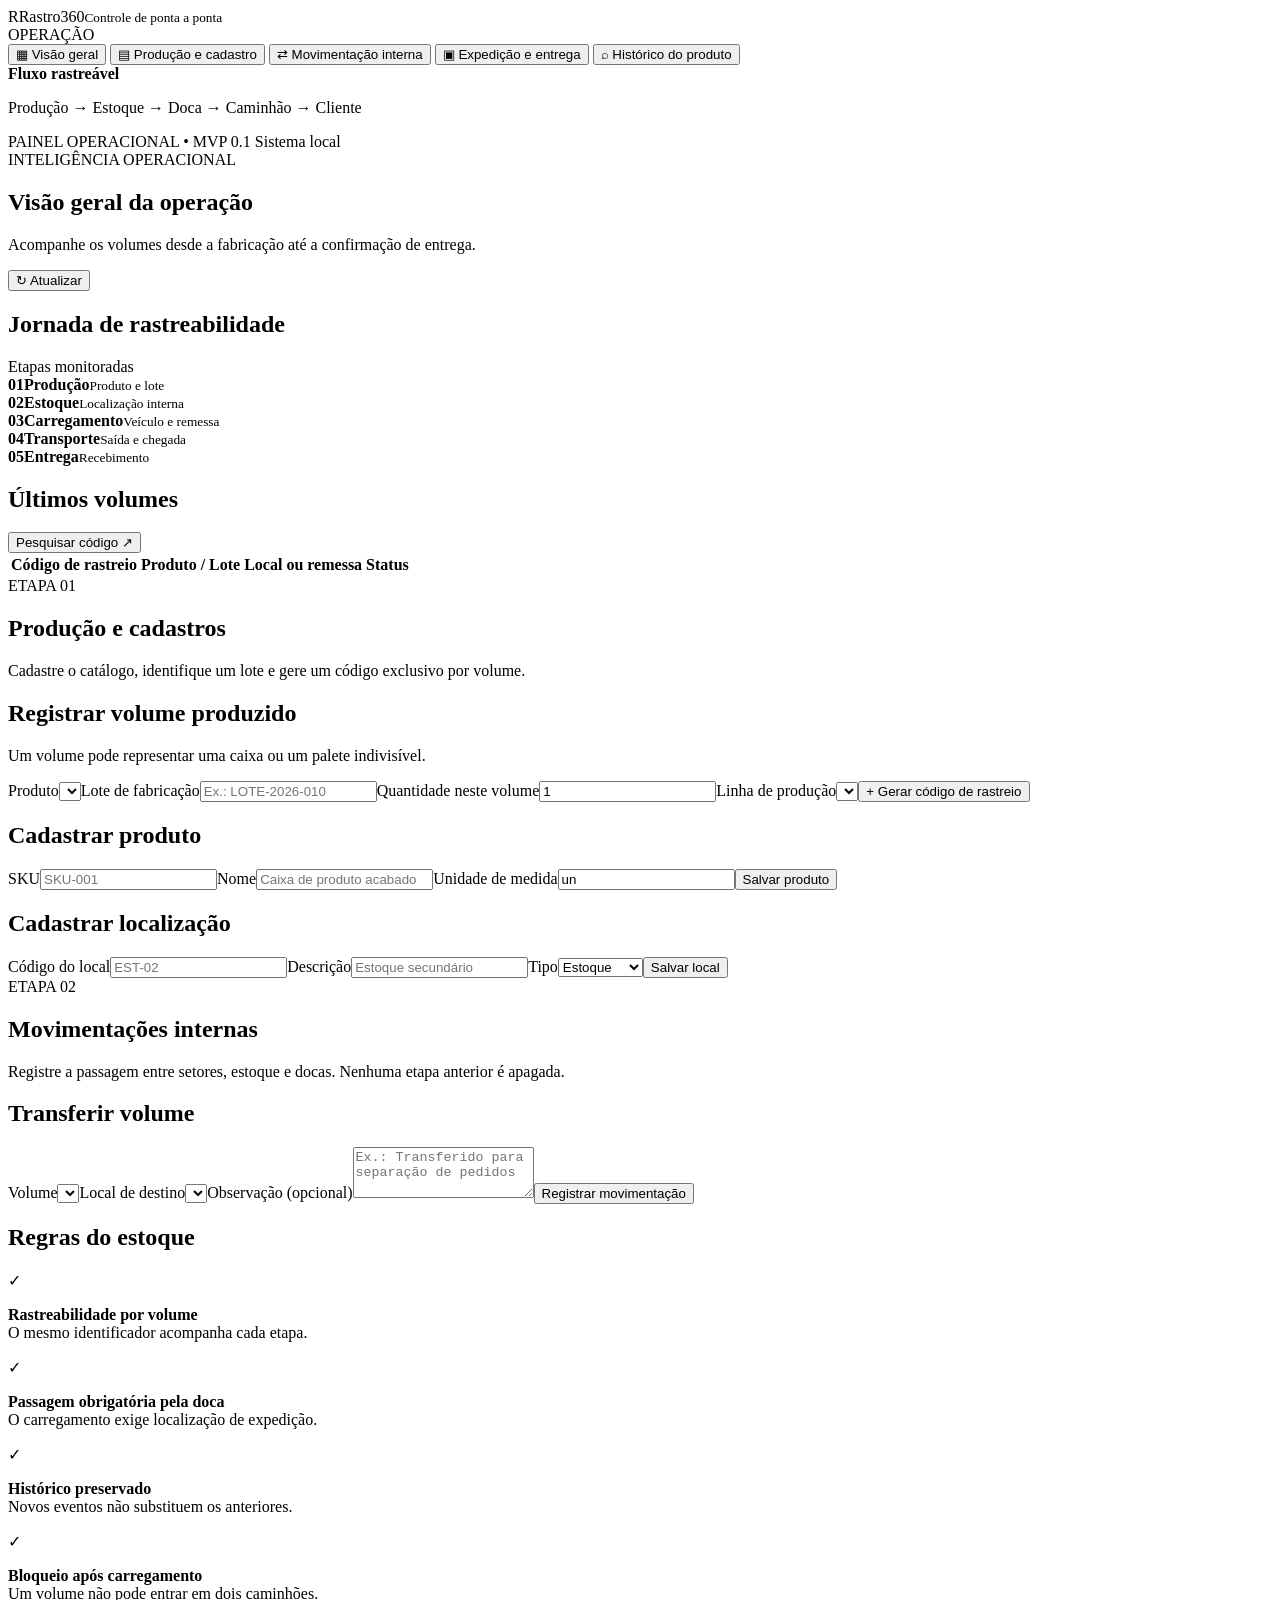
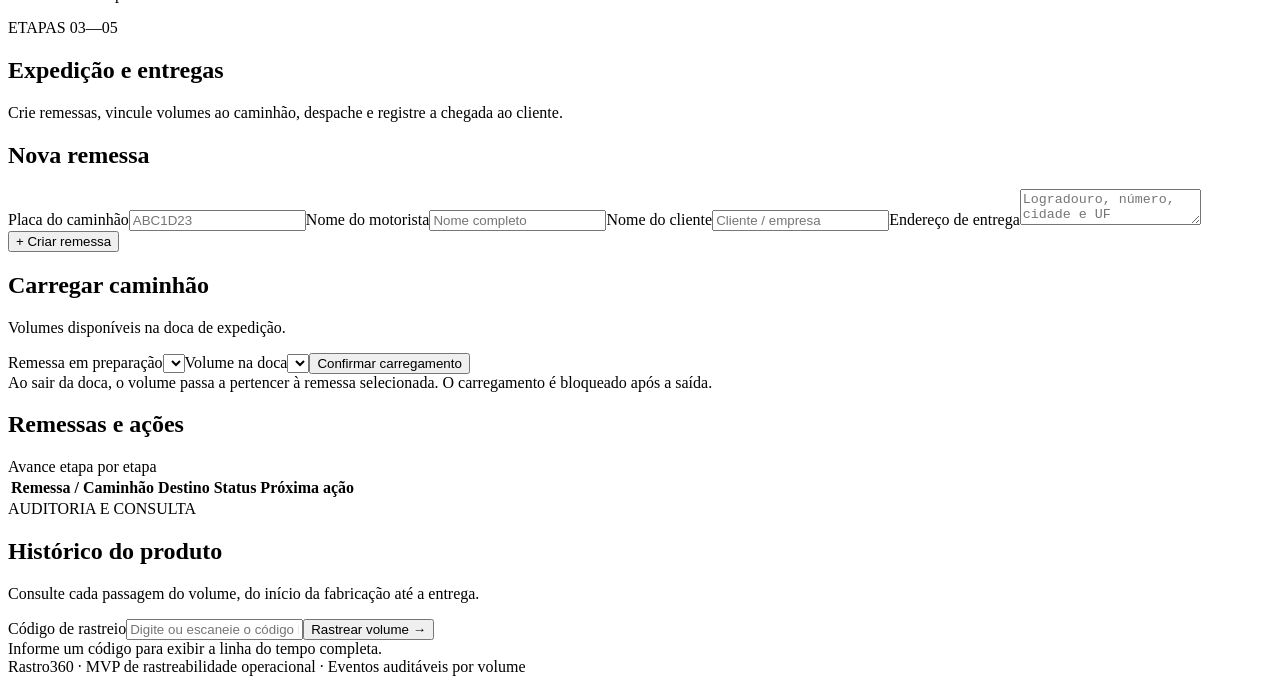
==== src/main/resources/static/index.html @ 6f63d007 "feat: add operations dashboard and public tracking page" ====
<!doctype html>
<html lang="pt-BR">
<head>
  <meta charset="utf-8" />
  <meta name="viewport" content="width=device-width, initial-scale=1" />
  <title>Rastro360 | Central de rastreabilidade</title>
  <link rel="stylesheet" href="/assets/style.css" />
  <script defer src="/assets/app.js"></script>
</head>
<body>
  <div class="layout">
    <aside class="sidebar">
      <div class="brand"><span class="brand-mark">R</span><span>Rastro<span class="accent">360</span><small>Controle de ponta a ponta</small></span></div>
      <div class="sidebar-label">OPERAÇÃO</div>
      <nav aria-label="Navegação principal">
        <button class="nav active" data-tab="overview"><span>▦</span> Visão geral</button>
        <button class="nav" data-tab="production"><span>▤</span> Produção e cadastro</button>
        <button class="nav" data-tab="warehouse"><span>⇄</span> Movimentação interna</button>
        <button class="nav" data-tab="shipping"><span>▣</span> Expedição e entrega</button>
        <button class="nav" data-tab="trace"><span>⌕</span> Histórico do produto</button>
      </nav>
      <div class="sidebar-note"><strong>Fluxo rastreável</strong><p>Produção → Estoque → Doca → Caminhão → Cliente</p></div>
    </aside>
    <main class="main">
      <div class="topbar"><span class="topbar-label">PAINEL OPERACIONAL <span class="divider-dot">•</span> MVP 0.1</span><span class="online"><i></i> Sistema local</span></div>
      <section id="tab-overview" class="tab active">
        <div class="page-header"><div><div class="eyebrow">INTELIGÊNCIA OPERACIONAL</div><h1>Visão geral da operação</h1><p>Acompanhe os volumes desde a fabricação até a confirmação de entrega.</p></div><button class="btn secondary" id="refreshBtn">↻ Atualizar</button></div>
        <div class="stats" id="stats"></div>
        <div class="section-head"><h2>Jornada de rastreabilidade</h2><span>Etapas monitoradas</span></div>
        <div class="flowline"><div><b>01</b><strong>Produção</strong><small>Produto e lote</small></div><div><b>02</b><strong>Estoque</strong><small>Localização interna</small></div><div><b>03</b><strong>Carregamento</strong><small>Veículo e remessa</small></div><div><b>04</b><strong>Transporte</strong><small>Saída e chegada</small></div><div><b>05</b><strong>Entrega</strong><small>Recebimento</small></div></div>
        <div class="section-head"><h2>Últimos volumes</h2><button class="linkbtn" data-switch="trace">Pesquisar código ↗</button></div>
        <div class="panel table-wrap"><table><thead><tr><th>Código de rastreio</th><th>Produto / Lote</th><th>Local ou remessa</th><th>Status</th></tr></thead><tbody id="overviewUnits"></tbody></table></div>
      </section>
      <section id="tab-production" class="tab">
        <div class="page-header"><div><div class="eyebrow">ETAPA 01</div><h1>Produção e cadastros</h1><p>Cadastre o catálogo, identifique um lote e gere um código exclusivo por volume.</p></div></div>
        <div class="columns">
          <div class="panel"><h2>Registrar volume produzido</h2><p class="subtle">Um volume pode representar uma caixa ou um palete indivisível.</p>
            <form id="produceForm" class="form"><label>Produto<select required name="productId" id="productSelect"></select></label><label>Lote de fabricação<input required maxlength="80" name="lot" placeholder="Ex.: LOTE-2026-010" /></label><label>Quantidade neste volume<input required type="number" min="1" name="quantity" value="1" /></label><label>Linha de produção<select required name="locationId" id="productionLocationSelect"></select></label><button class="btn" type="submit">+ Gerar código de rastreio</button></form>
          </div>
          <div class="stack"><div class="panel"><h2>Cadastrar produto</h2><form class="form" id="productForm"><label>SKU<input required name="sku" maxlength="60" placeholder="SKU-001" /></label><label>Nome<input required name="name" maxlength="180" placeholder="Caixa de produto acabado" /></label><label>Unidade de medida<input required name="unit" maxlength="20" value="un" /></label><button class="btn secondary" type="submit">Salvar produto</button></form></div>
          <div class="panel"><h2>Cadastrar localização</h2><form id="locationForm" class="form"><label>Código do local<input required name="code" maxlength="40" placeholder="EST-02" /></label><label>Descrição<input required name="name" maxlength="160" placeholder="Estoque secundário" /></label><label>Tipo<select name="kind"><option value="PRODUCAO">Produção</option><option value="ESTOQUE" selected>Estoque</option><option value="EXPEDICAO">Expedição</option></select></label><button class="btn secondary" type="submit">Salvar local</button></form></div></div>
        </div>
      </section>
      <section id="tab-warehouse" class="tab">
        <div class="page-header"><div><div class="eyebrow">ETAPA 02</div><h1>Movimentações internas</h1><p>Registre a passagem entre setores, estoque e docas. Nenhuma etapa anterior é apagada.</p></div></div>
        <div class="columns"><div class="panel"><h2>Transferir volume</h2><form id="moveForm" class="form"><label>Volume<select required name="unitId" id="moveUnitSelect"></select></label><label>Local de destino<select required name="destinationLocationId" id="destinationSelect"></select></label><label>Observação (opcional)<textarea name="details" rows="3" maxlength="400" placeholder="Ex.: Transferido para separação de pedidos"></textarea></label><button type="submit" class="btn">Registrar movimentação</button></form></div>
        <div class="panel"><h2>Regras do estoque</h2><div class="rule"><span>✓</span><p><strong>Rastreabilidade por volume</strong><br>O mesmo identificador acompanha cada etapa.</p></div><div class="rule"><span>✓</span><p><strong>Passagem obrigatória pela doca</strong><br>O carregamento exige localização de expedição.</p></div><div class="rule"><span>✓</span><p><strong>Histórico preservado</strong><br>Novos eventos não substituem os anteriores.</p></div><div class="rule"><span>✓</span><p><strong>Bloqueio após carregamento</strong><br>Um volume não pode entrar em dois caminhões.</p></div></div></div>
      </section>
      <section id="tab-shipping" class="tab">
        <div class="page-header"><div><div class="eyebrow">ETAPAS 03—05</div><h1>Expedição e entregas</h1><p>Crie remessas, vincule volumes ao caminhão, despache e registre a chegada ao cliente.</p></div></div>
        <div class="columns"><div class="panel"><h2>Nova remessa</h2><form id="shipmentForm" class="form"><label>Placa do caminhão<input required maxlength="20" name="truckPlate" placeholder="ABC1D23" /></label><label>Nome do motorista<input required maxlength="150" name="driverName" placeholder="Nome completo" /></label><label>Nome do cliente<input required maxlength="180" name="customerName" placeholder="Cliente / empresa" /></label><label>Endereço de entrega<textarea required maxlength="350" rows="2" name="customerAddress" placeholder="Logradouro, número, cidade e UF"></textarea></label><button class="btn" type="submit">+ Criar remessa</button></form></div>
        <div class="panel"><h2>Carregar caminhão</h2><p class="subtle">Volumes disponíveis na doca de expedição.</p><form id="loadForm" class="form"><label>Remessa em preparação<select required name="shipmentId" id="shipmentSelect"></select></label><label>Volume na doca<select required name="unitId" id="loadUnitSelect"></select></label><button class="btn" type="submit">Confirmar carregamento</button></form><div class="info-note">Ao sair da doca, o volume passa a pertencer à remessa selecionada. O carregamento é bloqueado após a saída.</div></div></div>
        <div class="section-head"><h2>Remessas e ações</h2><span>Avance etapa por etapa</span></div>
        <div class="panel table-wrap"><table><thead><tr><th>Remessa / Caminhão</th><th>Destino</th><th>Status</th><th>Próxima ação</th></tr></thead><tbody id="shipmentsTable"></tbody></table></div>
      </section>
      <section id="tab-trace" class="tab">
        <div class="page-header"><div><div class="eyebrow">AUDITORIA E CONSULTA</div><h1>Histórico do produto</h1><p>Consulte cada passagem do volume, do início da fabricação até a entrega.</p></div></div>
        <div class="panel search-panel"><form id="traceForm" class="search-form"><label class="sr-only" for="trackingInput">Código de rastreio</label><input id="trackingInput" required name="trackingCode" placeholder="Digite ou escaneie o código RT-..." /><button class="btn" type="submit">Rastrear volume →</button></form></div>
        <div id="traceResult" class="panel trace-result"><div class="empty">Informe um código para exibir a linha do tempo completa.</div></div>
      </section>
      <div class="footer">Rastro360 · MVP de rastreabilidade operacional · Eventos auditáveis por volume</div>
    </main>
  </div>
  <div role="status" aria-live="polite" id="toast" class="toast" hidden></div>
</body>
</html>
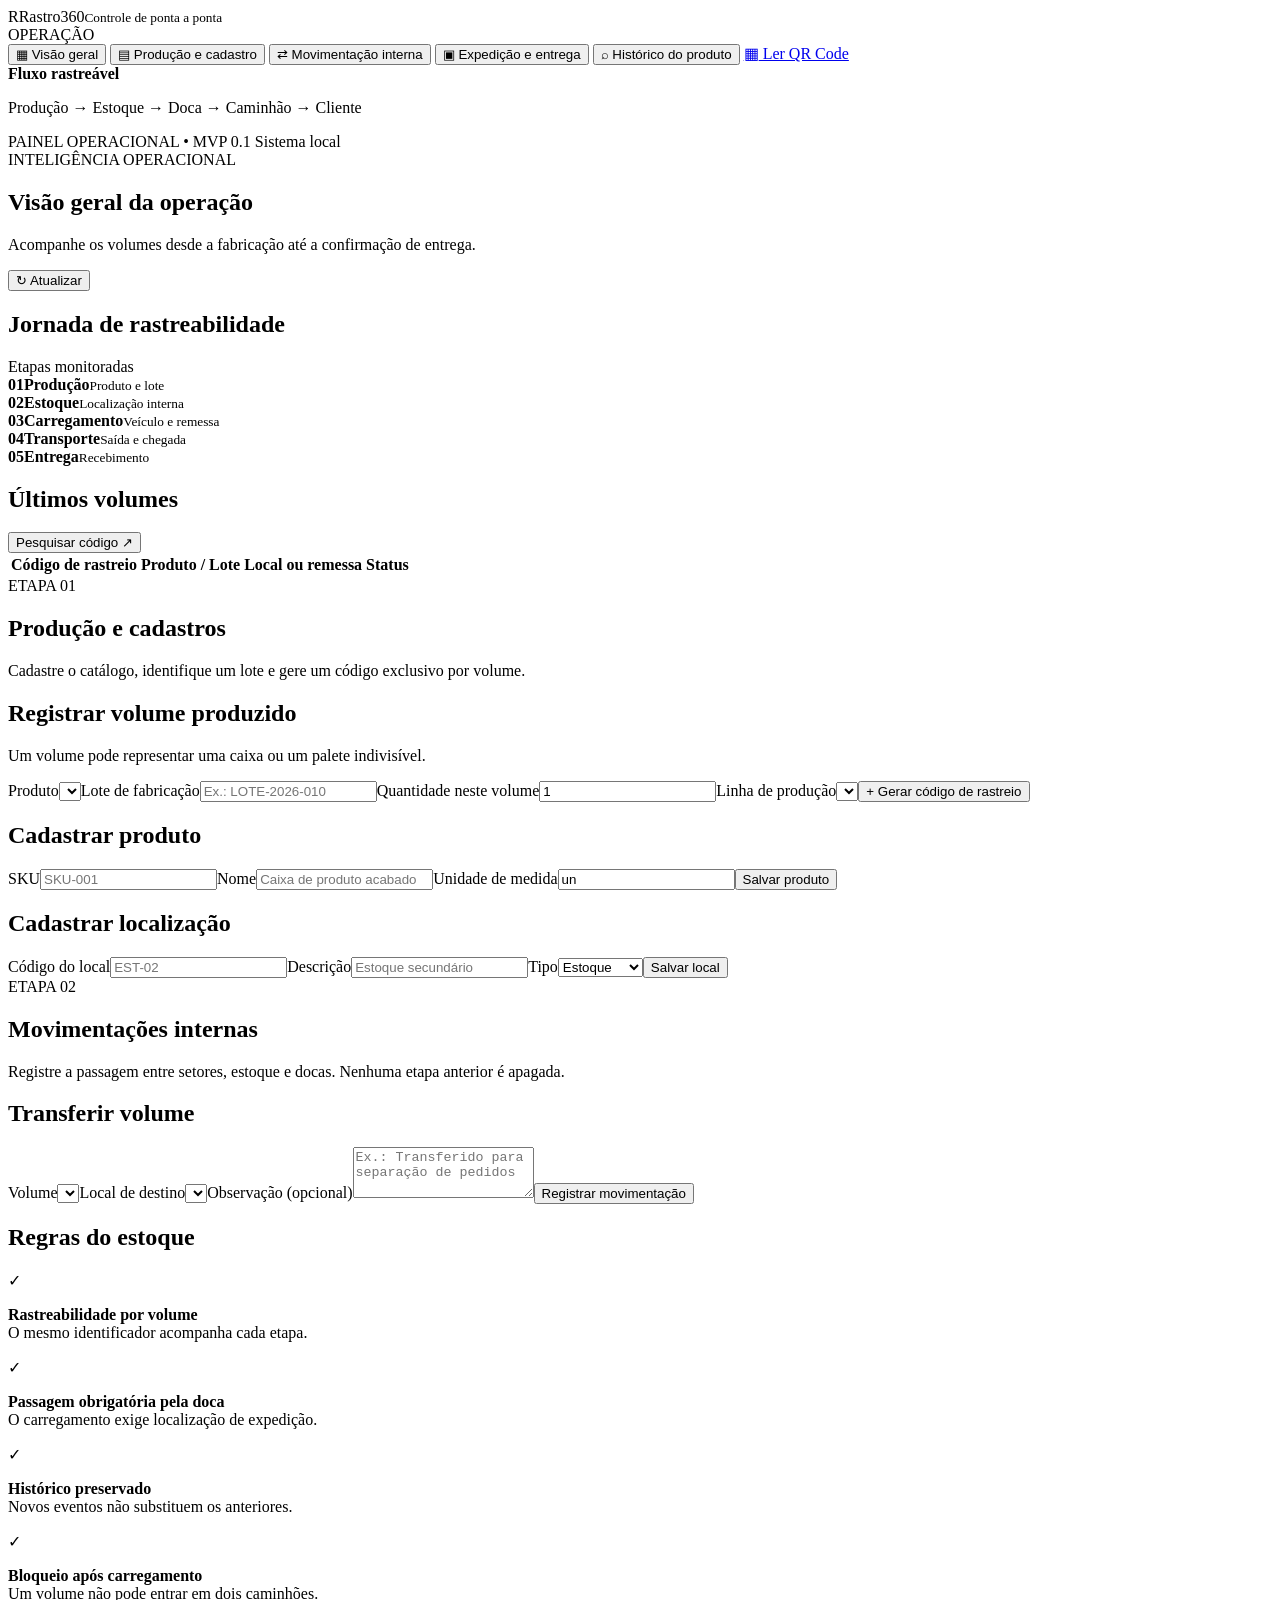
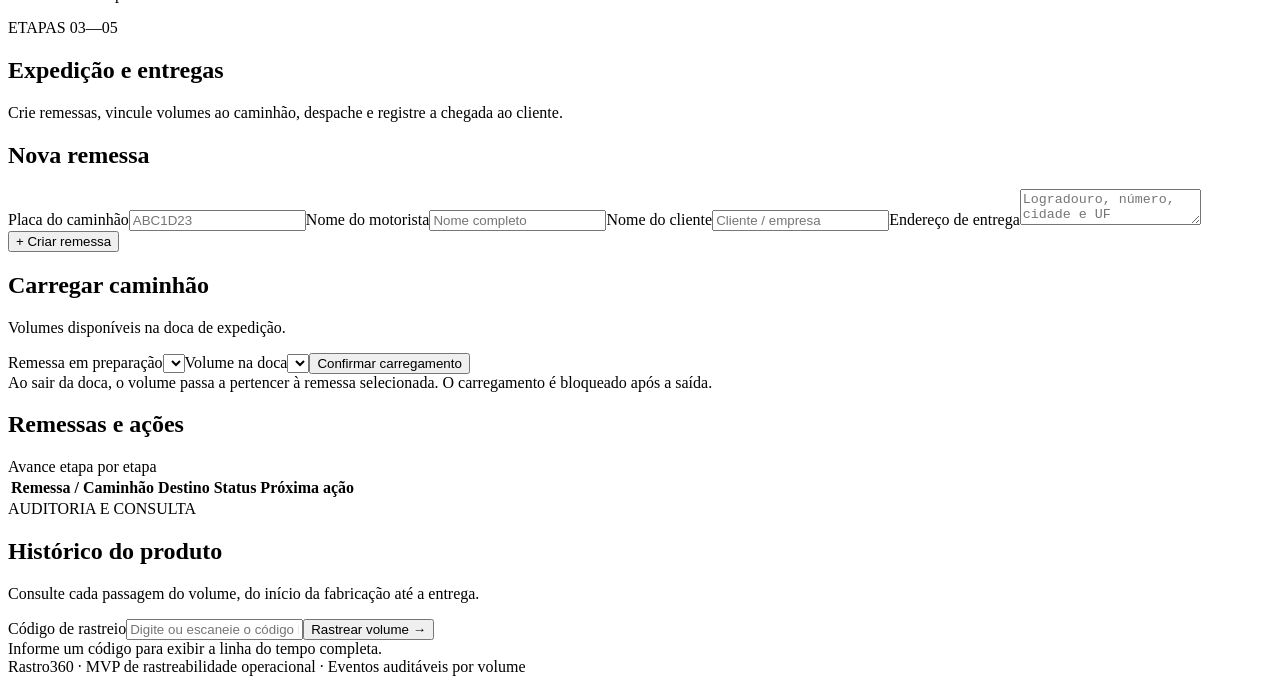
==== commit 94e5bb11: "feat: expose mobile QR scanner from sidebar" ====
--- a/src/main/resources/static/index.html
+++ b/src/main/resources/static/index.html
@@ -18,6 +18,7 @@
         <button class="nav" data-tab="warehouse"><span>⇄</span> Movimentação interna</button>
         <button class="nav" data-tab="shipping"><span>▣</span> Expedição e entrega</button>
         <button class="nav" data-tab="trace"><span>⌕</span> Histórico do produto</button>
+        <a class="nav" href="/scanner.html"><span>▦</span> Ler QR Code</a>
       </nav>
       <div class="sidebar-note"><strong>Fluxo rastreável</strong><p>Produção → Estoque → Doca → Caminhão → Cliente</p></div>
     </aside>
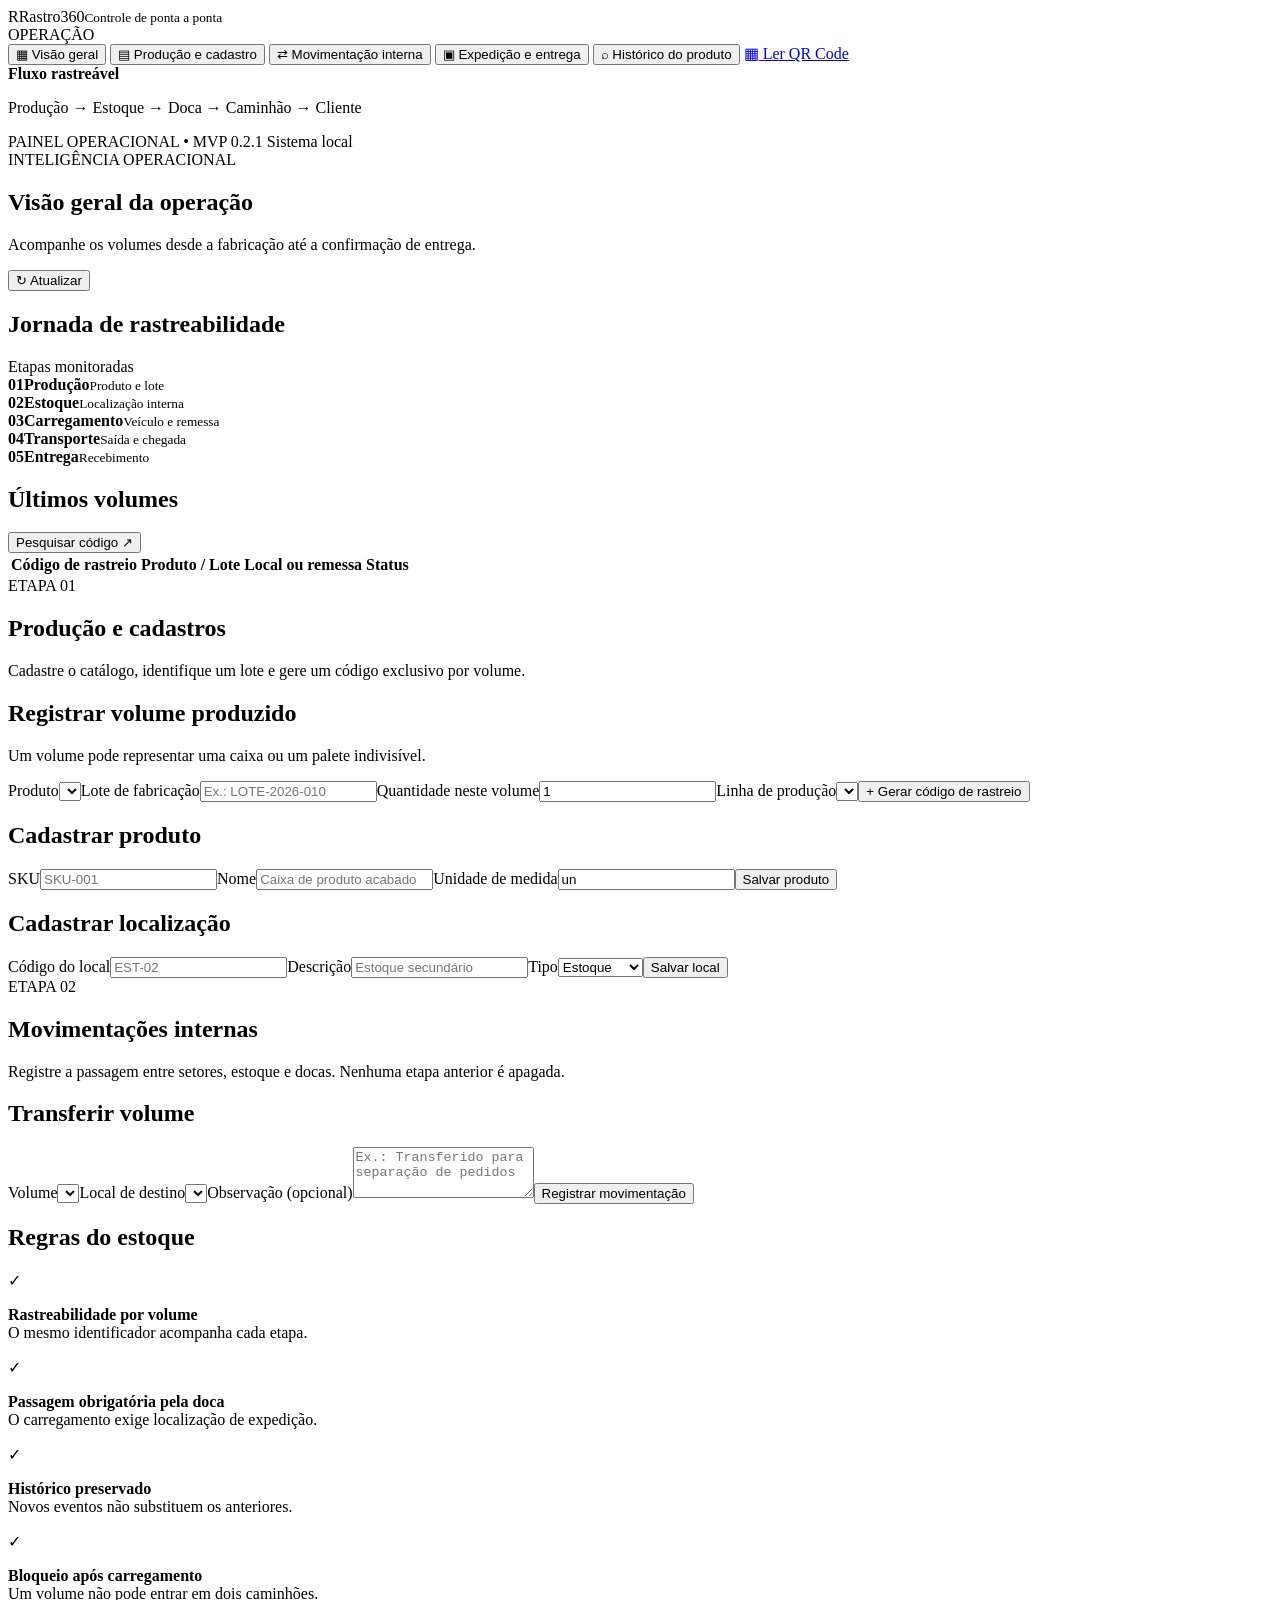
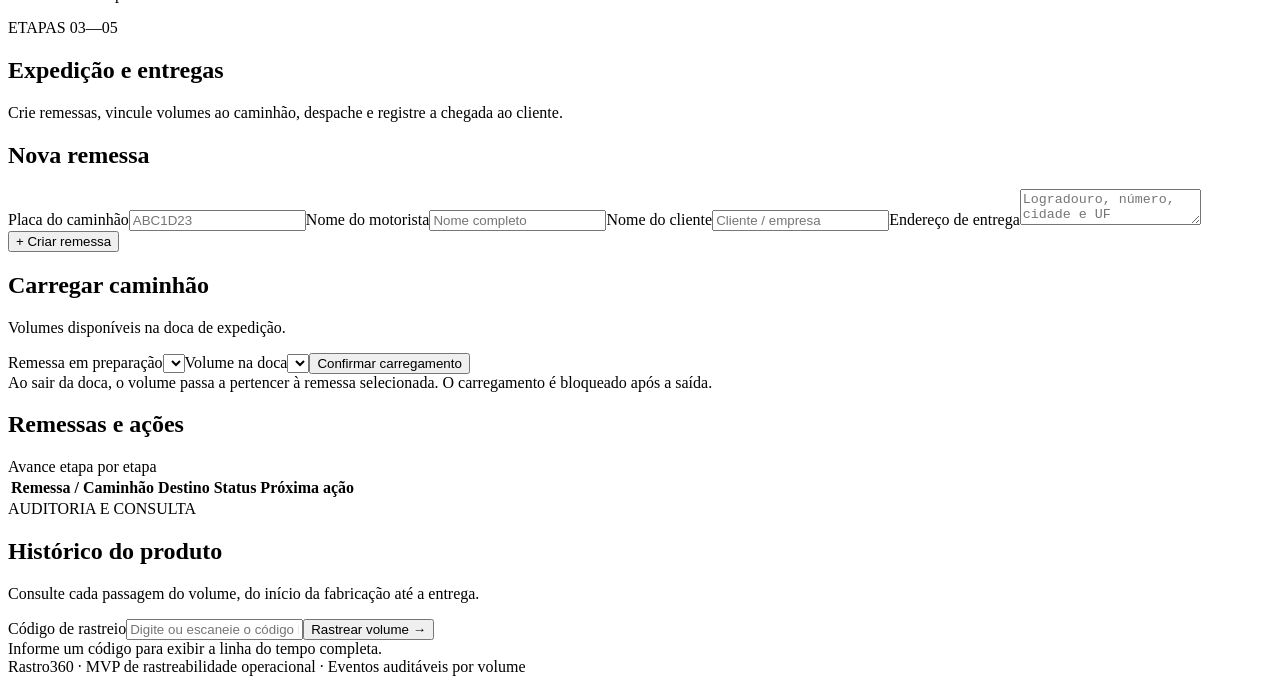
==== commit 637c982c: "ui: display actual Rastro360 0.2.1 version on dashboard" ====
--- a/src/main/resources/static/index.html
+++ b/src/main/resources/static/index.html
@@ -23,7 +23,7 @@
       <div class="sidebar-note"><strong>Fluxo rastreável</strong><p>Produção → Estoque → Doca → Caminhão → Cliente</p></div>
     </aside>
     <main class="main">
-      <div class="topbar"><span class="topbar-label">PAINEL OPERACIONAL <span class="divider-dot">•</span> MVP 0.1</span><span class="online"><i></i> Sistema local</span></div>
+      <div class="topbar"><span class="topbar-label">PAINEL OPERACIONAL <span class="divider-dot">•</span> MVP 0.2.1</span><span class="online"><i></i> Sistema local</span></div>
       <section id="tab-overview" class="tab active">
         <div class="page-header"><div><div class="eyebrow">INTELIGÊNCIA OPERACIONAL</div><h1>Visão geral da operação</h1><p>Acompanhe os volumes desde a fabricação até a confirmação de entrega.</p></div><button class="btn secondary" id="refreshBtn">↻ Atualizar</button></div>
         <div class="stats" id="stats"></div>
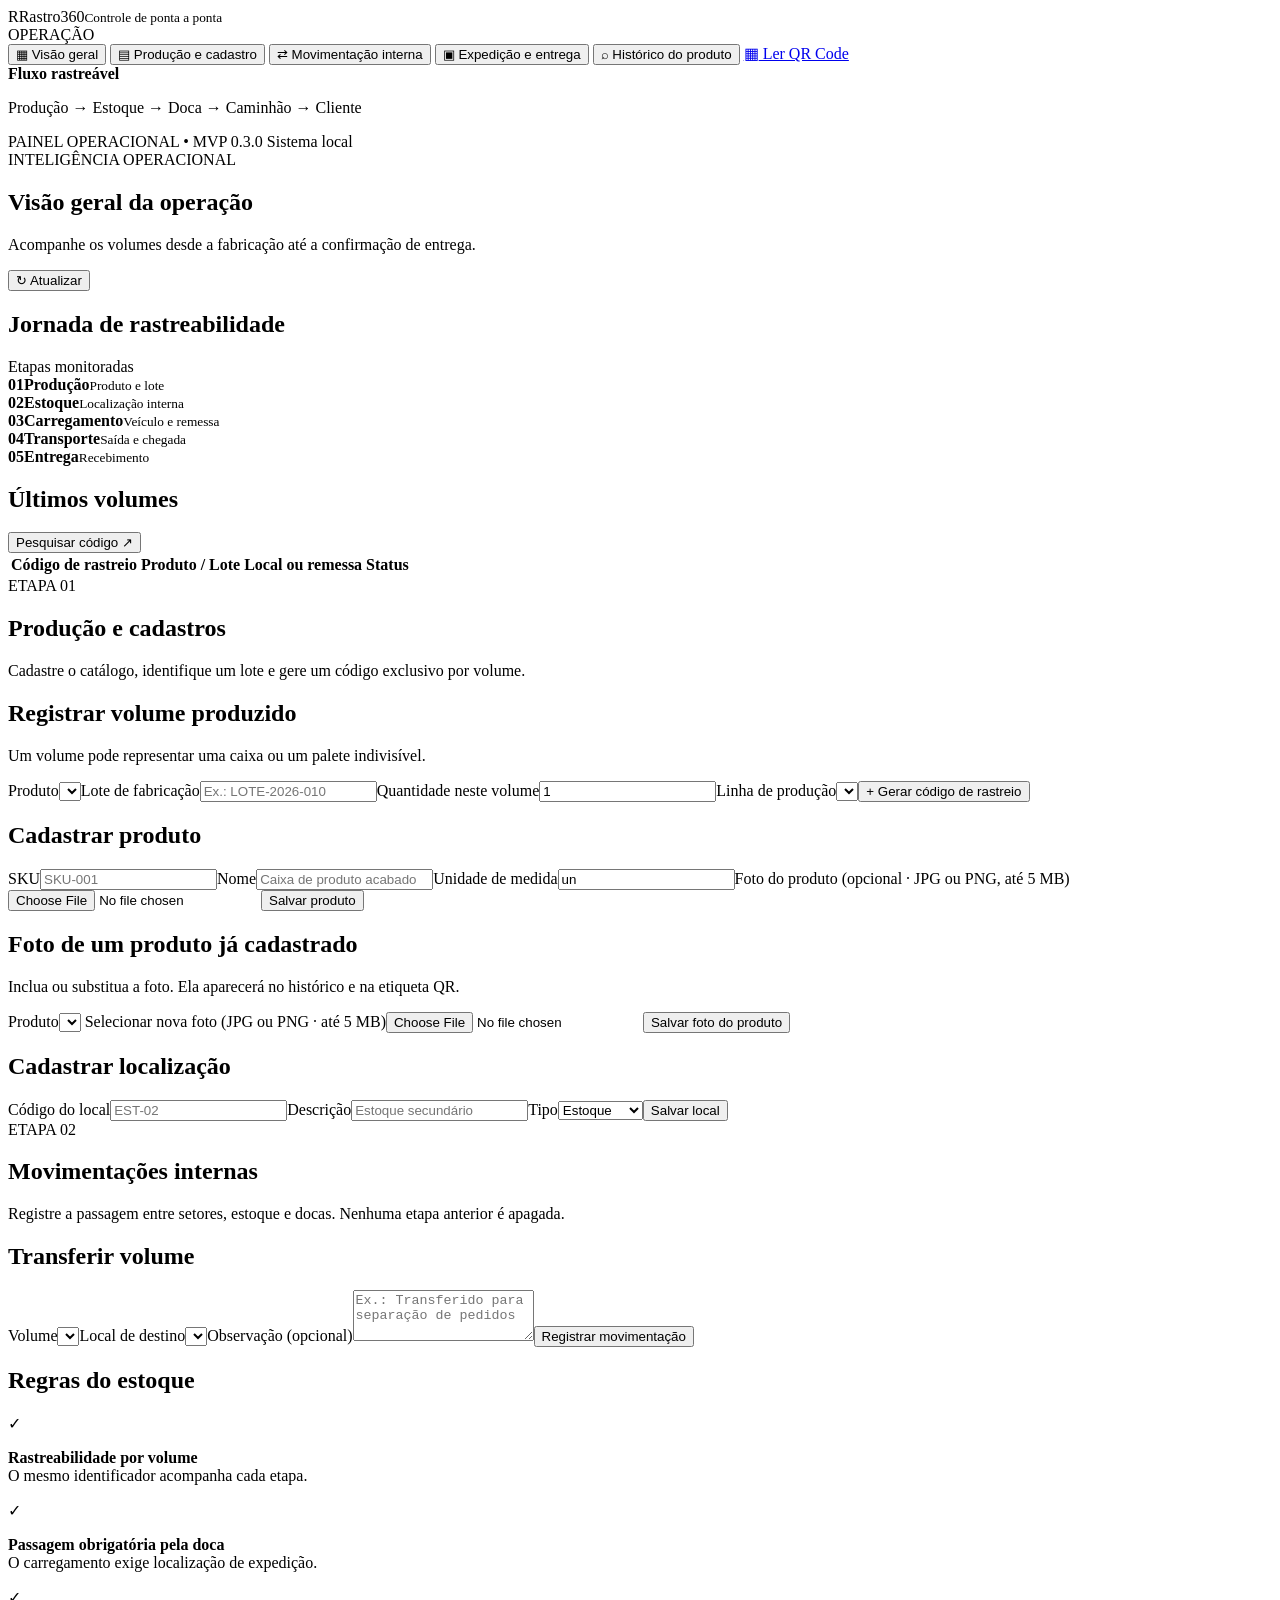
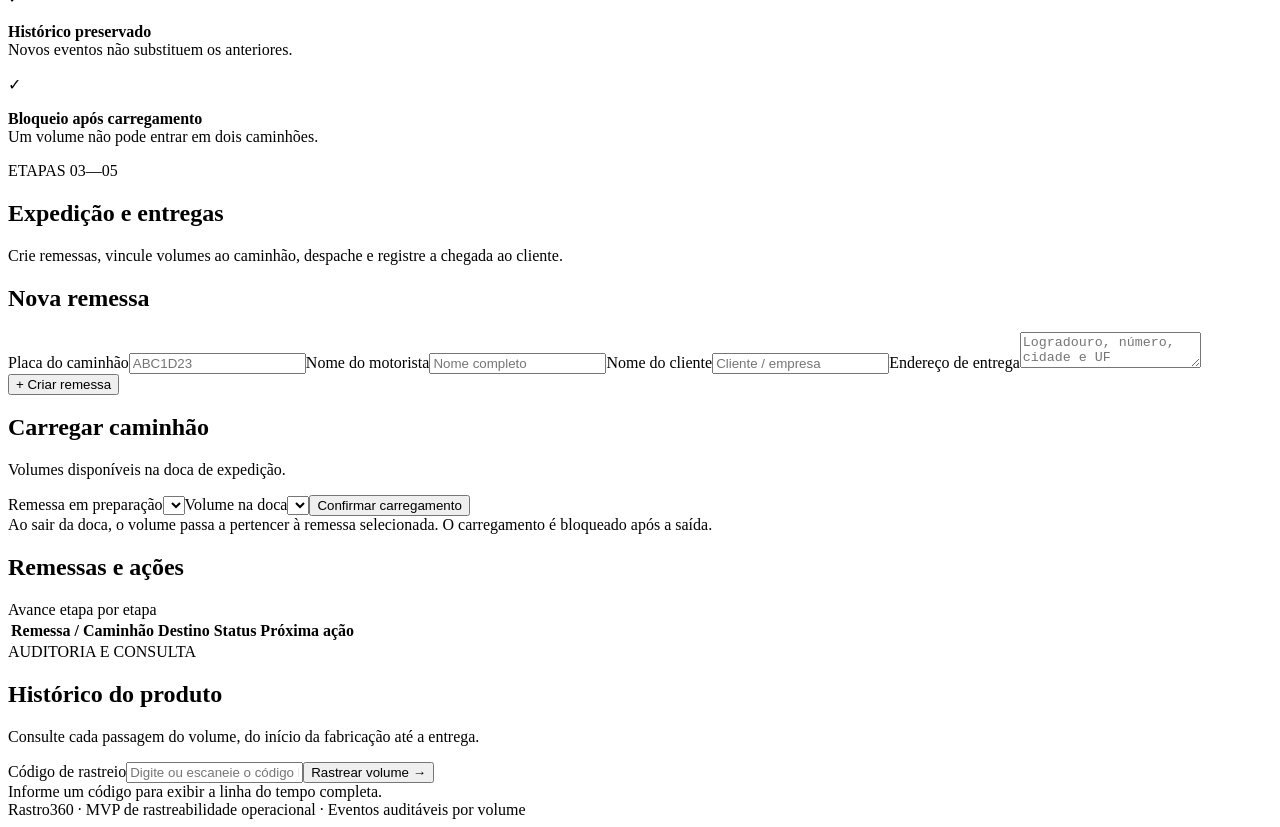
==== commit 39d822f6: "feat: product image upload and preview forms in catalog screen" ====
--- a/src/main/resources/static/index.html
+++ b/src/main/resources/static/index.html
@@ -23,7 +23,7 @@
       <div class="sidebar-note"><strong>Fluxo rastreável</strong><p>Produção → Estoque → Doca → Caminhão → Cliente</p></div>
     </aside>
     <main class="main">
-      <div class="topbar"><span class="topbar-label">PAINEL OPERACIONAL <span class="divider-dot">•</span> MVP 0.2.1</span><span class="online"><i></i> Sistema local</span></div>
+      <div class="topbar"><span class="topbar-label">PAINEL OPERACIONAL <span class="divider-dot">•</span> MVP 0.3.0</span><span class="online"><i></i> Sistema local</span></div>
       <section id="tab-overview" class="tab active">
         <div class="page-header"><div><div class="eyebrow">INTELIGÊNCIA OPERACIONAL</div><h1>Visão geral da operação</h1><p>Acompanhe os volumes desde a fabricação até a confirmação de entrega.</p></div><button class="btn secondary" id="refreshBtn">↻ Atualizar</button></div>
         <div class="stats" id="stats"></div>
@@ -38,7 +38,16 @@
           <div class="panel"><h2>Registrar volume produzido</h2><p class="subtle">Um volume pode representar uma caixa ou um palete indivisível.</p>
             <form id="produceForm" class="form"><label>Produto<select required name="productId" id="productSelect"></select></label><label>Lote de fabricação<input required maxlength="80" name="lot" placeholder="Ex.: LOTE-2026-010" /></label><label>Quantidade neste volume<input required type="number" min="1" name="quantity" value="1" /></label><label>Linha de produção<select required name="locationId" id="productionLocationSelect"></select></label><button class="btn" type="submit">+ Gerar código de rastreio</button></form>
           </div>
-          <div class="stack"><div class="panel"><h2>Cadastrar produto</h2><form class="form" id="productForm"><label>SKU<input required name="sku" maxlength="60" placeholder="SKU-001" /></label><label>Nome<input required name="name" maxlength="180" placeholder="Caixa de produto acabado" /></label><label>Unidade de medida<input required name="unit" maxlength="20" value="un" /></label><button class="btn secondary" type="submit">Salvar produto</button></form></div>
+          <div class="stack"><div class="panel"><h2>Cadastrar produto</h2><form class="form" id="productForm"><label>SKU<input required name="sku" maxlength="60" placeholder="SKU-001" /></label><label>Nome<input required name="name" maxlength="180" placeholder="Caixa de produto acabado" /></label><label>Unidade de medida<input required name="unit" maxlength="20" value="un" /></label><label>Foto do produto (opcional · JPG ou PNG, até 5 MB)<input id="newProductPhoto" type="file" name="photo" accept="image/png,image/jpeg" /></label><img id="newProductPreview" class="product-photo-preview" alt="Pré-visualização da foto do novo produto" hidden /><button class="btn secondary" type="submit">Salvar produto</button></form></div>
+          <div class="panel"><h2>Foto de um produto já cadastrado</h2><p class="subtle">Inclua ou substitua a foto. Ela aparecerá no histórico e na etiqueta QR.</p>
+            <form id="imageUploadForm" class="form">
+              <label>Produto<select id="imageProductSelect" name="productId" required></select></label>
+              <img id="existingProductPhoto" class="product-photo-preview" alt="Foto atual do produto" hidden />
+              <label>Selecionar nova foto (JPG ou PNG · até 5 MB)<input id="imageFile" name="file" type="file" accept="image/png,image/jpeg" required /></label>
+              <img id="imageUploadPreview" class="product-photo-preview" alt="Pré-visualização da nova foto" hidden />
+              <button class="btn secondary" type="submit">Salvar foto do produto</button>
+            </form>
+          </div>
           <div class="panel"><h2>Cadastrar localização</h2><form id="locationForm" class="form"><label>Código do local<input required name="code" maxlength="40" placeholder="EST-02" /></label><label>Descrição<input required name="name" maxlength="160" placeholder="Estoque secundário" /></label><label>Tipo<select name="kind"><option value="PRODUCAO">Produção</option><option value="ESTOQUE" selected>Estoque</option><option value="EXPEDICAO">Expedição</option></select></label><button class="btn secondary" type="submit">Salvar local</button></form></div></div>
         </div>
       </section>
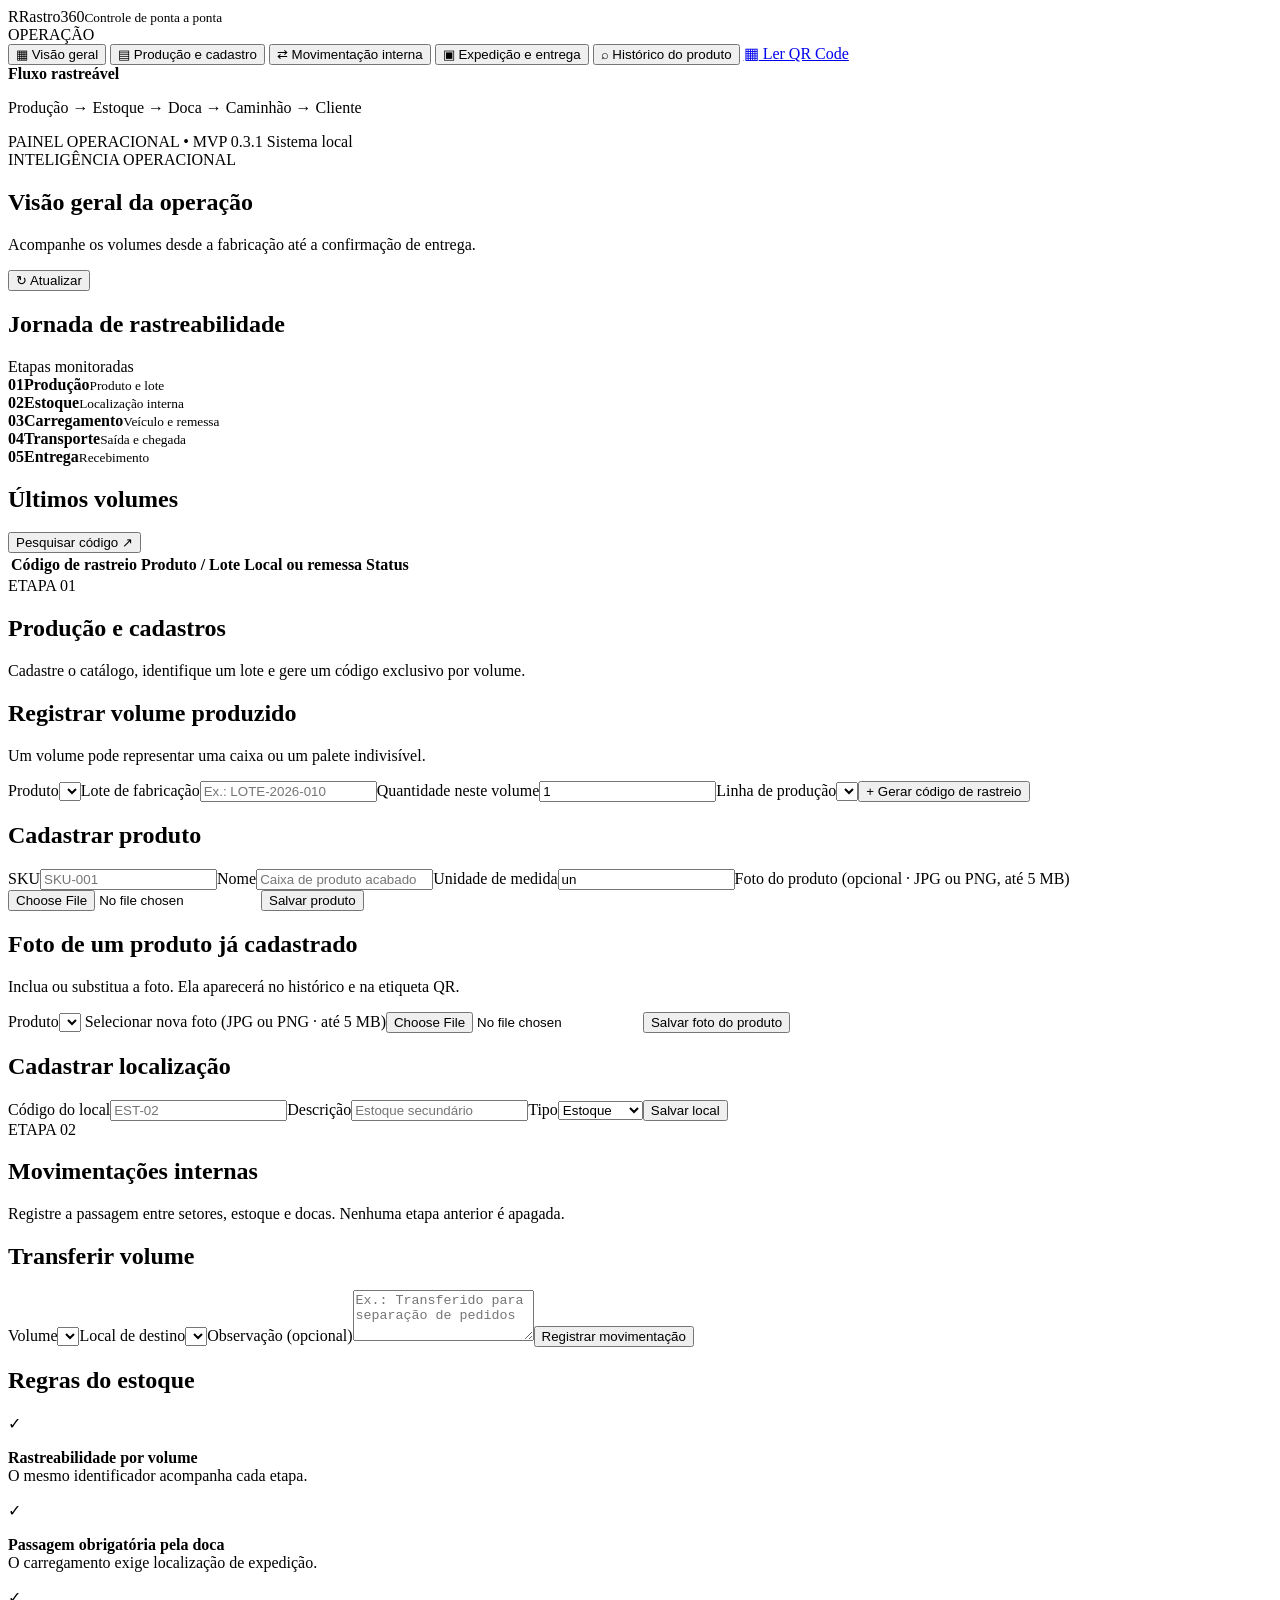
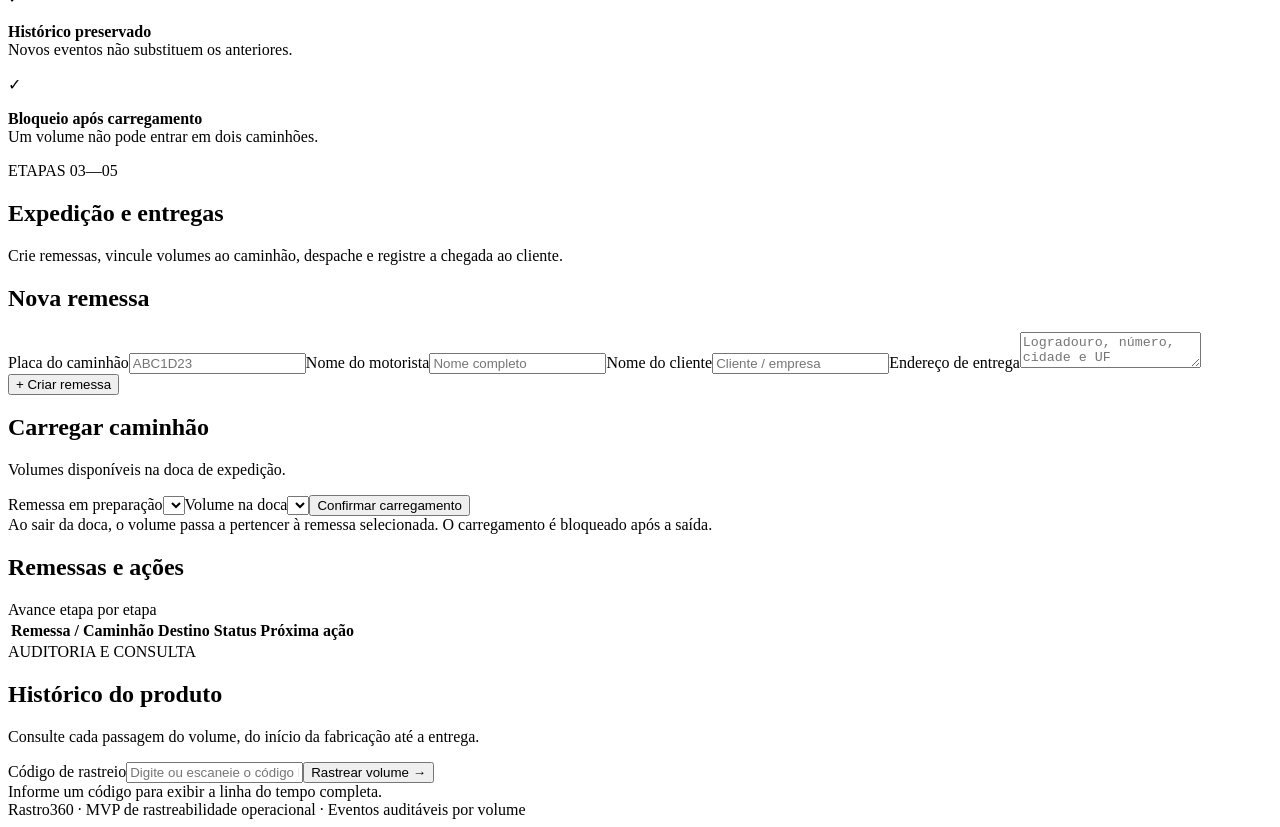
==== commit f52a4616: "build: display and package Rastro360 v0.3.1" ====
--- a/src/main/resources/static/index.html
+++ b/src/main/resources/static/index.html
@@ -23,7 +23,7 @@
       <div class="sidebar-note"><strong>Fluxo rastreável</strong><p>Produção → Estoque → Doca → Caminhão → Cliente</p></div>
     </aside>
     <main class="main">
-      <div class="topbar"><span class="topbar-label">PAINEL OPERACIONAL <span class="divider-dot">•</span> MVP 0.3.0</span><span class="online"><i></i> Sistema local</span></div>
+      <div class="topbar"><span class="topbar-label">PAINEL OPERACIONAL <span class="divider-dot">•</span> MVP 0.3.1</span><span class="online"><i></i> Sistema local</span></div>
       <section id="tab-overview" class="tab active">
         <div class="page-header"><div><div class="eyebrow">INTELIGÊNCIA OPERACIONAL</div><h1>Visão geral da operação</h1><p>Acompanhe os volumes desde a fabricação até a confirmação de entrega.</p></div><button class="btn secondary" id="refreshBtn">↻ Atualizar</button></div>
         <div class="stats" id="stats"></div>
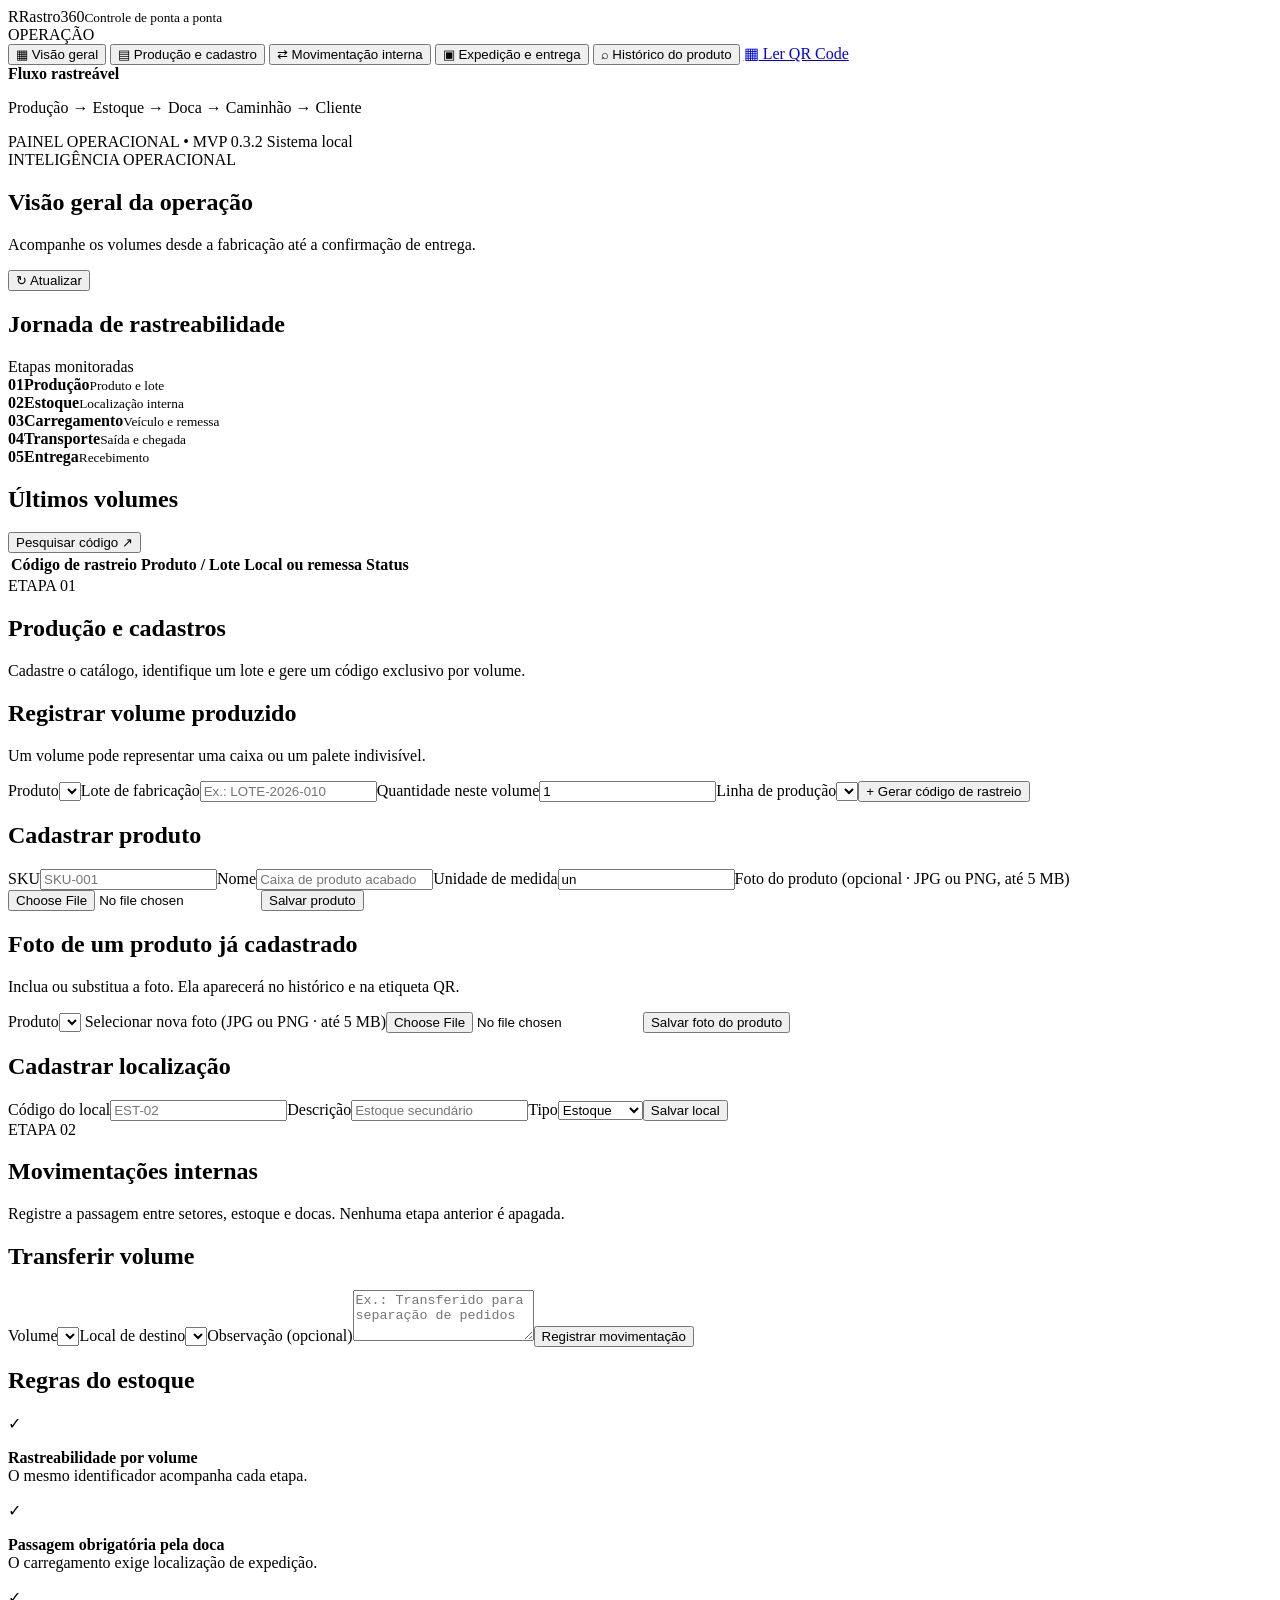
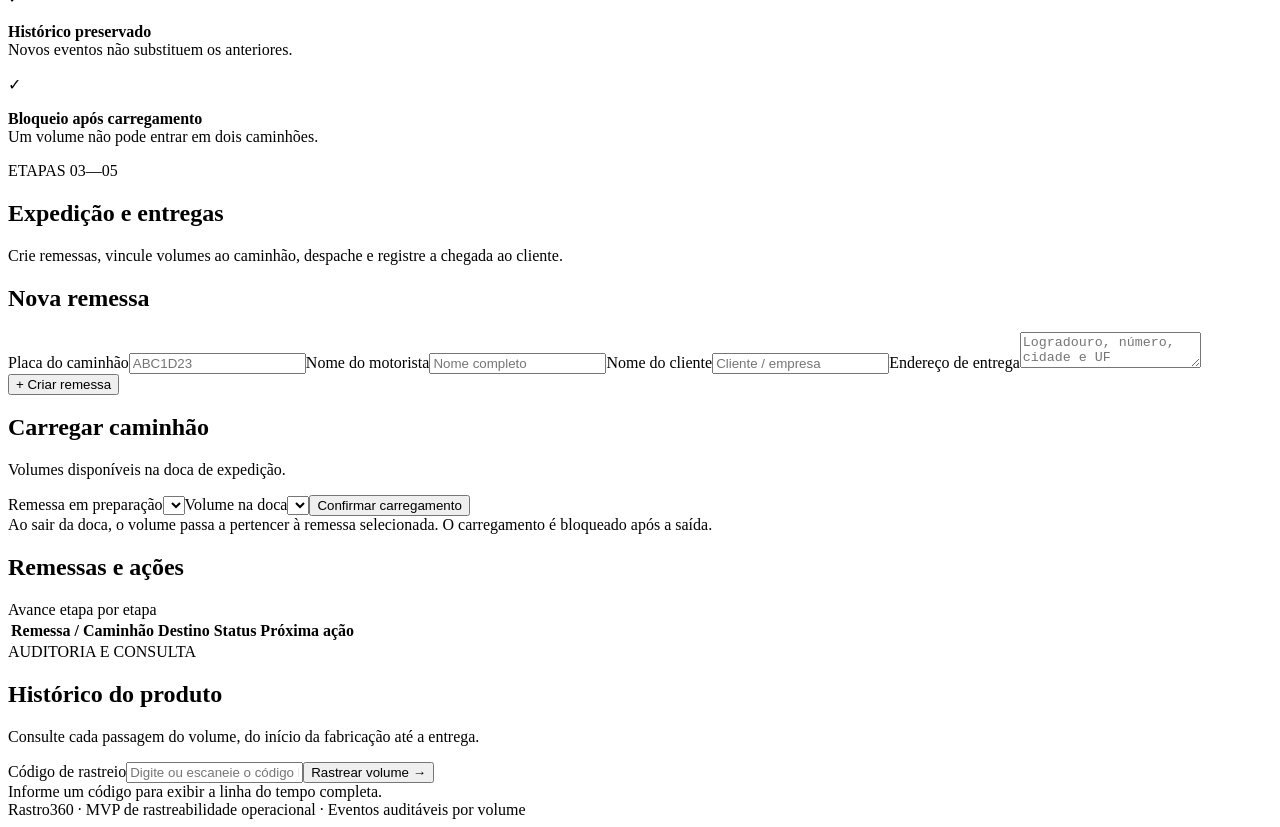
==== commit 5aeb15e6: "build: prepare Rastro360 v0.3.2" ====
--- a/src/main/resources/static/index.html
+++ b/src/main/resources/static/index.html
@@ -23,7 +23,7 @@
       <div class="sidebar-note"><strong>Fluxo rastreável</strong><p>Produção → Estoque → Doca → Caminhão → Cliente</p></div>
     </aside>
     <main class="main">
-      <div class="topbar"><span class="topbar-label">PAINEL OPERACIONAL <span class="divider-dot">•</span> MVP 0.3.1</span><span class="online"><i></i> Sistema local</span></div>
+      <div class="topbar"><span class="topbar-label">PAINEL OPERACIONAL <span class="divider-dot">•</span> MVP 0.3.2</span><span class="online"><i></i> Sistema local</span></div>
       <section id="tab-overview" class="tab active">
         <div class="page-header"><div><div class="eyebrow">INTELIGÊNCIA OPERACIONAL</div><h1>Visão geral da operação</h1><p>Acompanhe os volumes desde a fabricação até a confirmação de entrega.</p></div><button class="btn secondary" id="refreshBtn">↻ Atualizar</button></div>
         <div class="stats" id="stats"></div>
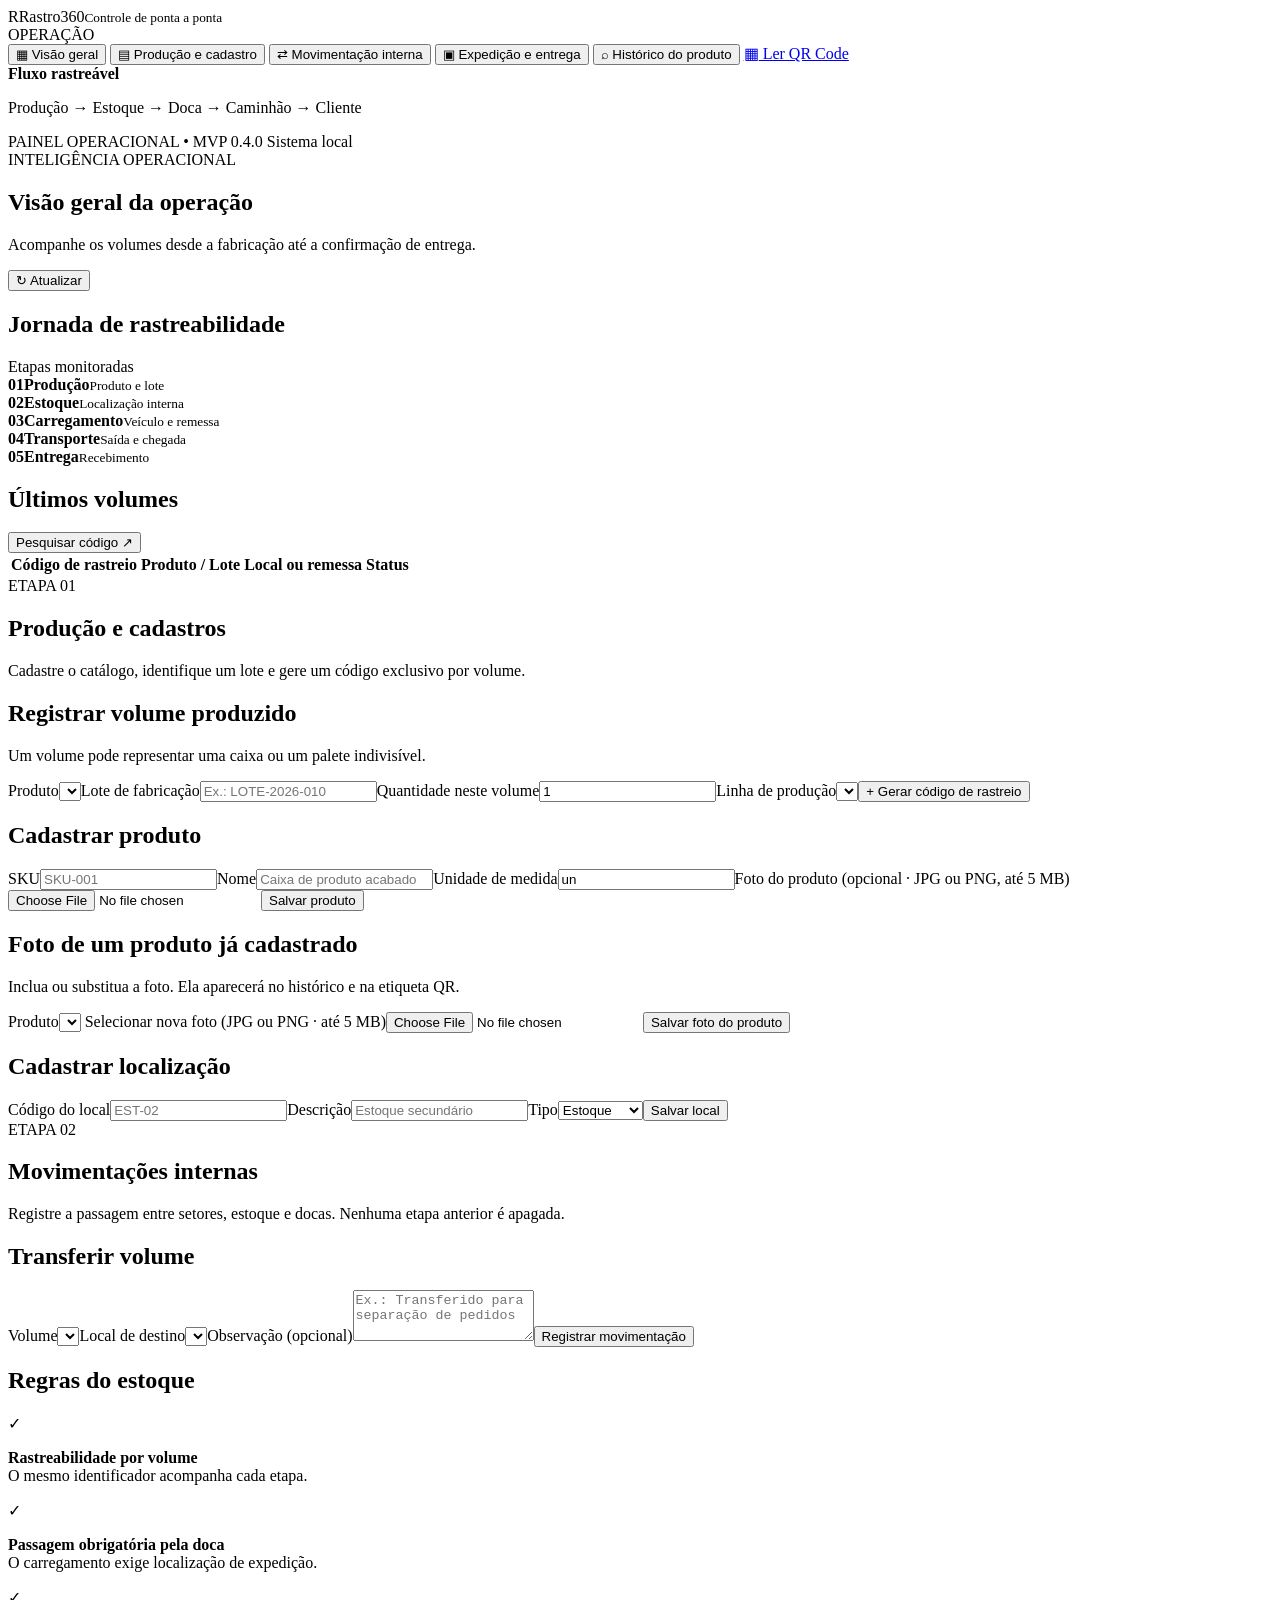
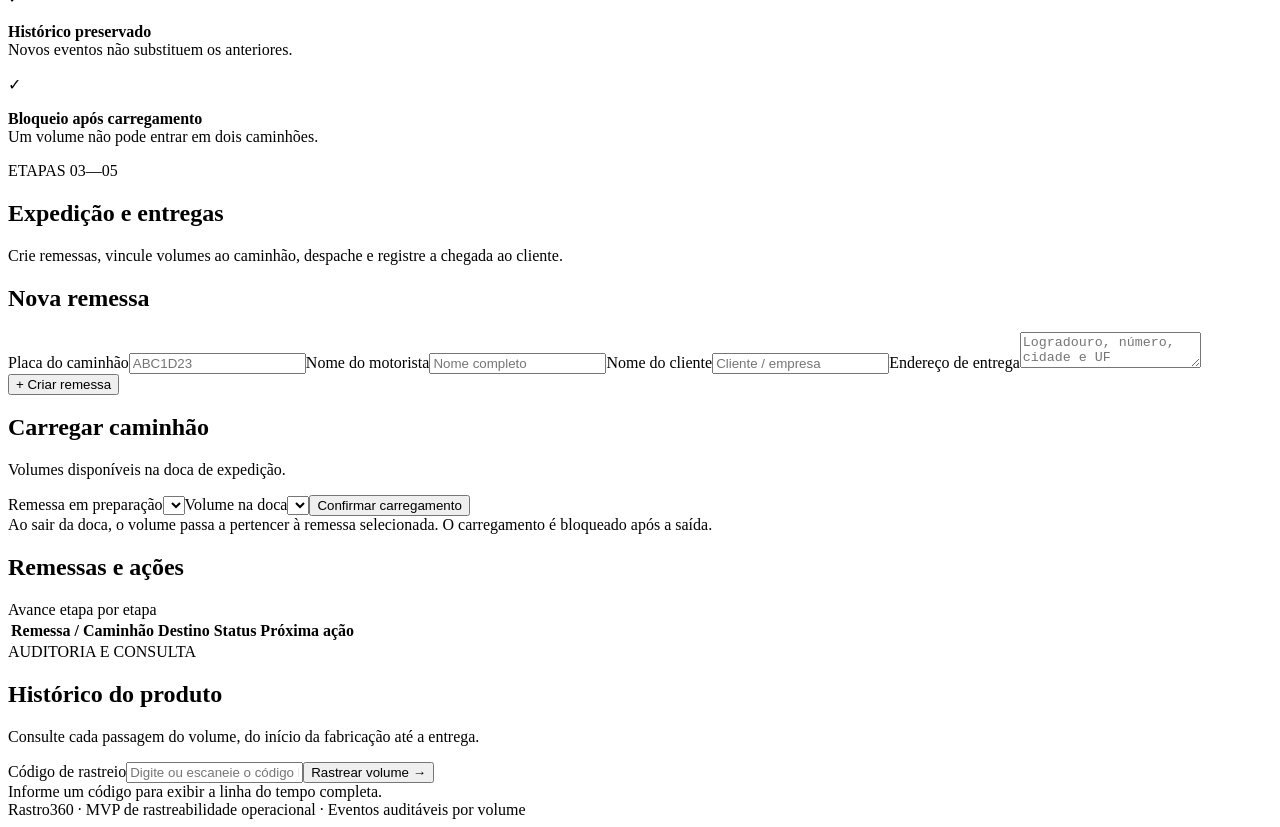
==== commit e8716b66: "build: bump Rastro360 to v0.4.0 public tracking" ====
--- a/src/main/resources/static/index.html
+++ b/src/main/resources/static/index.html
@@ -23,7 +23,7 @@
       <div class="sidebar-note"><strong>Fluxo rastreável</strong><p>Produção → Estoque → Doca → Caminhão → Cliente</p></div>
     </aside>
     <main class="main">
-      <div class="topbar"><span class="topbar-label">PAINEL OPERACIONAL <span class="divider-dot">•</span> MVP 0.3.2</span><span class="online"><i></i> Sistema local</span></div>
+      <div class="topbar"><span class="topbar-label">PAINEL OPERACIONAL <span class="divider-dot">•</span> MVP 0.4.0</span><span class="online"><i></i> Sistema local</span></div>
       <section id="tab-overview" class="tab active">
         <div class="page-header"><div><div class="eyebrow">INTELIGÊNCIA OPERACIONAL</div><h1>Visão geral da operação</h1><p>Acompanhe os volumes desde a fabricação até a confirmação de entrega.</p></div><button class="btn secondary" id="refreshBtn">↻ Atualizar</button></div>
         <div class="stats" id="stats"></div>
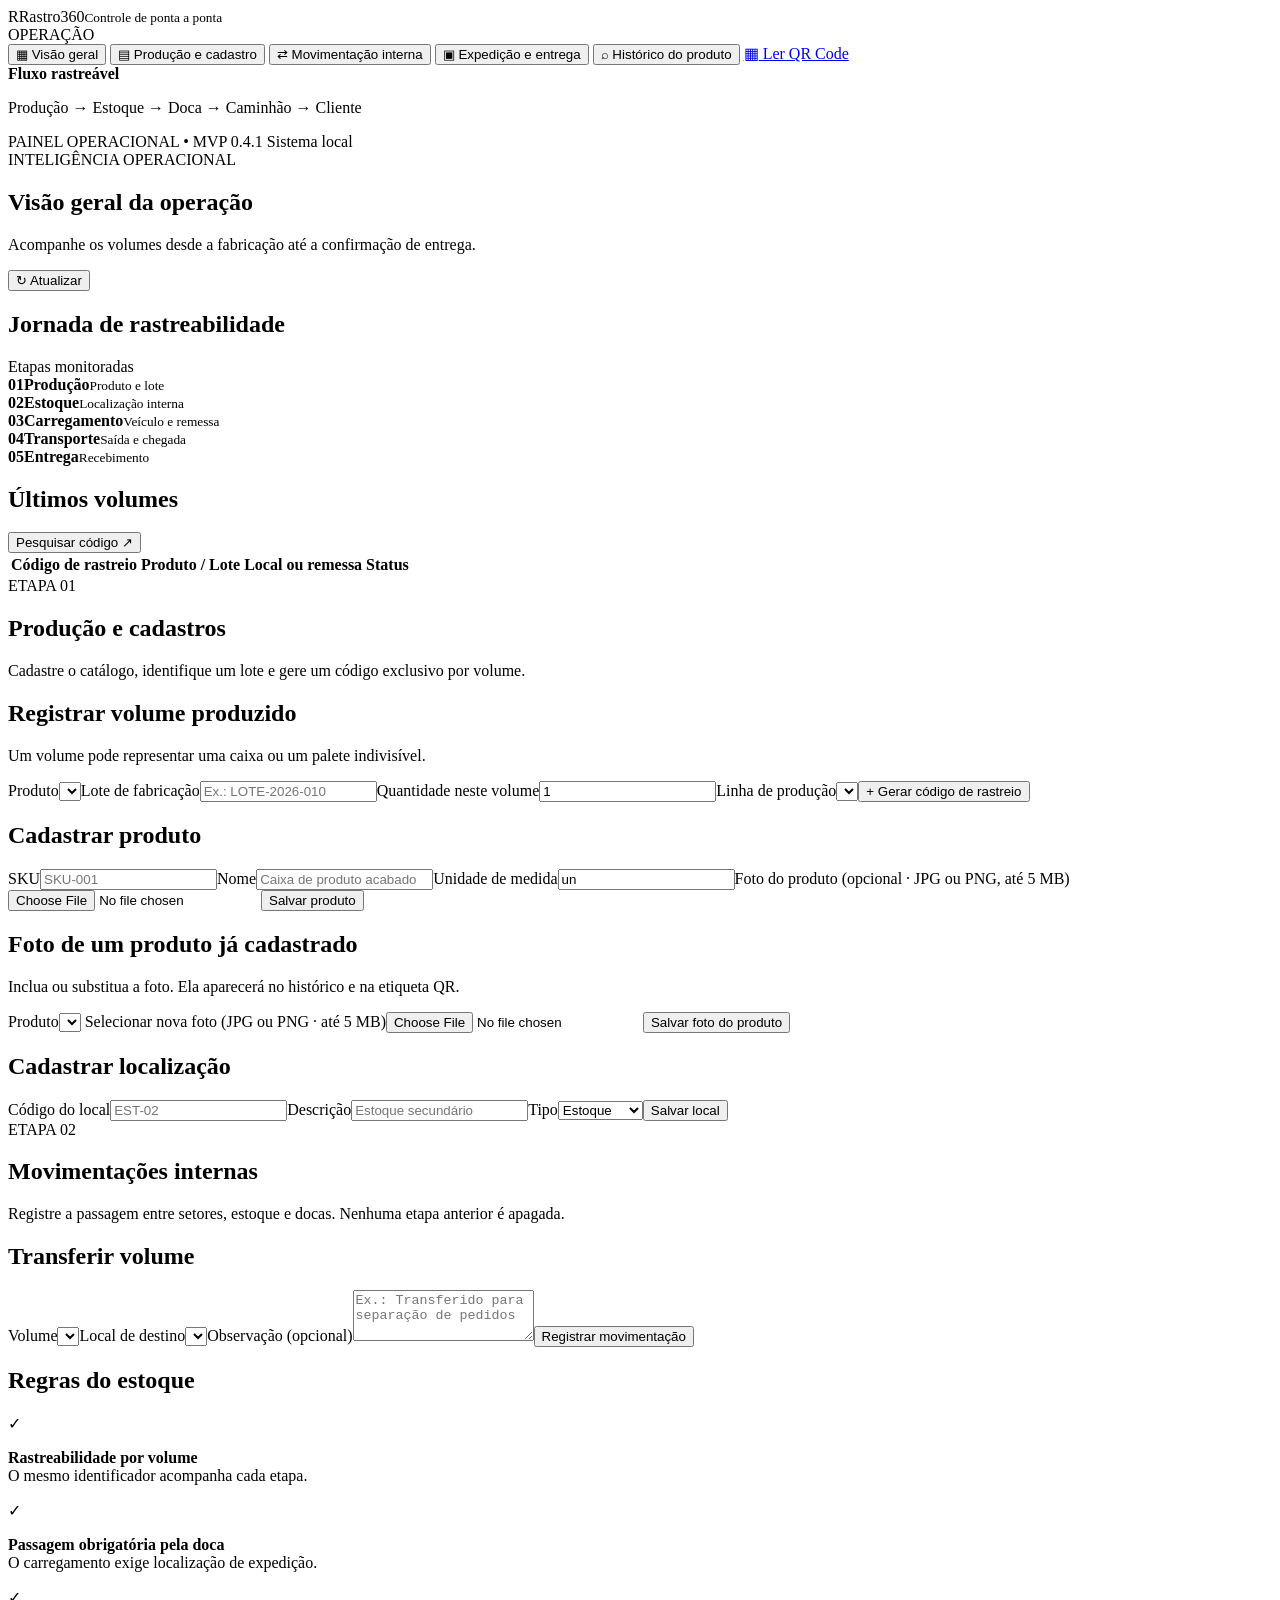
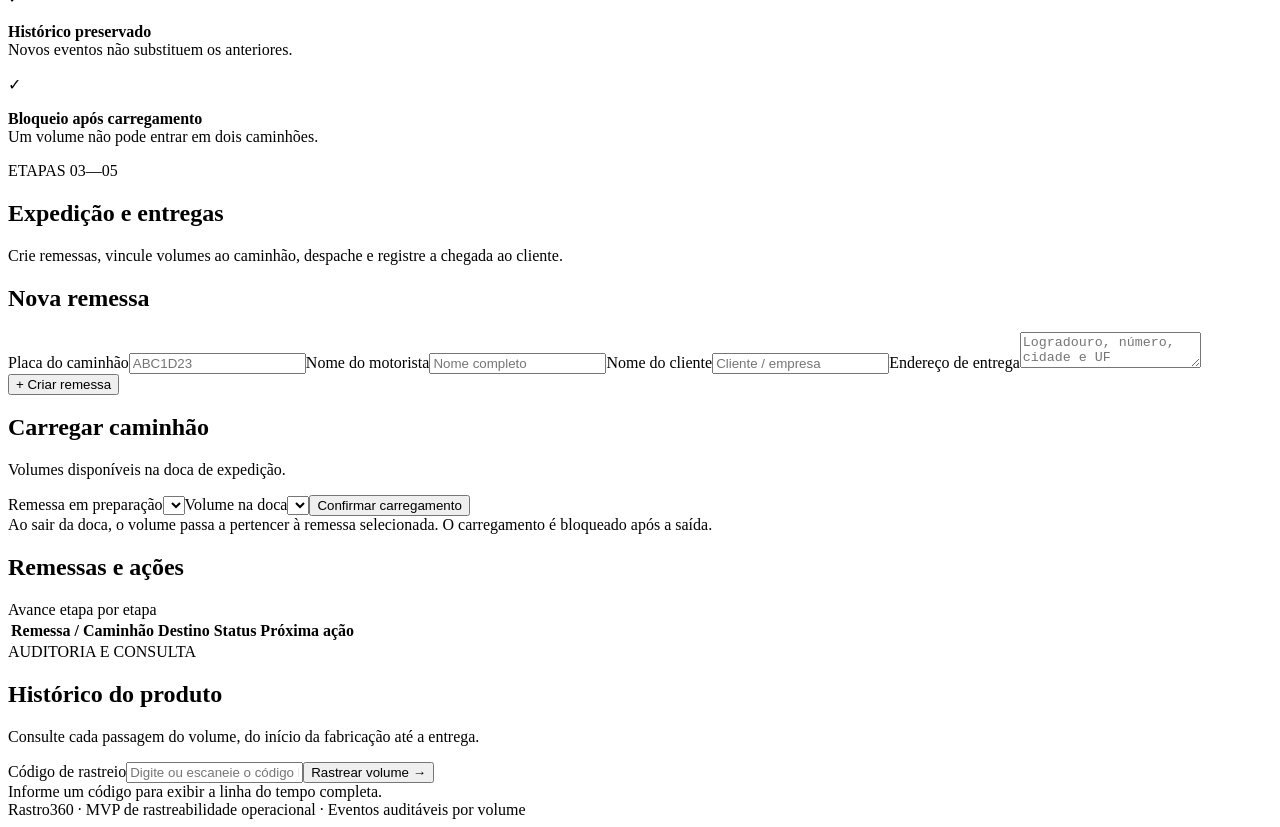
==== commit 7b565d8c: "build: bump Rastro360 to v0.4.1 HTTPS test gateway" ====
--- a/src/main/resources/static/index.html
+++ b/src/main/resources/static/index.html
@@ -23,7 +23,7 @@
       <div class="sidebar-note"><strong>Fluxo rastreável</strong><p>Produção → Estoque → Doca → Caminhão → Cliente</p></div>
     </aside>
     <main class="main">
-      <div class="topbar"><span class="topbar-label">PAINEL OPERACIONAL <span class="divider-dot">•</span> MVP 0.4.0</span><span class="online"><i></i> Sistema local</span></div>
+      <div class="topbar"><span class="topbar-label">PAINEL OPERACIONAL <span class="divider-dot">•</span> MVP 0.4.1</span><span class="online"><i></i> Sistema local</span></div>
       <section id="tab-overview" class="tab active">
         <div class="page-header"><div><div class="eyebrow">INTELIGÊNCIA OPERACIONAL</div><h1>Visão geral da operação</h1><p>Acompanhe os volumes desde a fabricação até a confirmação de entrega.</p></div><button class="btn secondary" id="refreshBtn">↻ Atualizar</button></div>
         <div class="stats" id="stats"></div>
